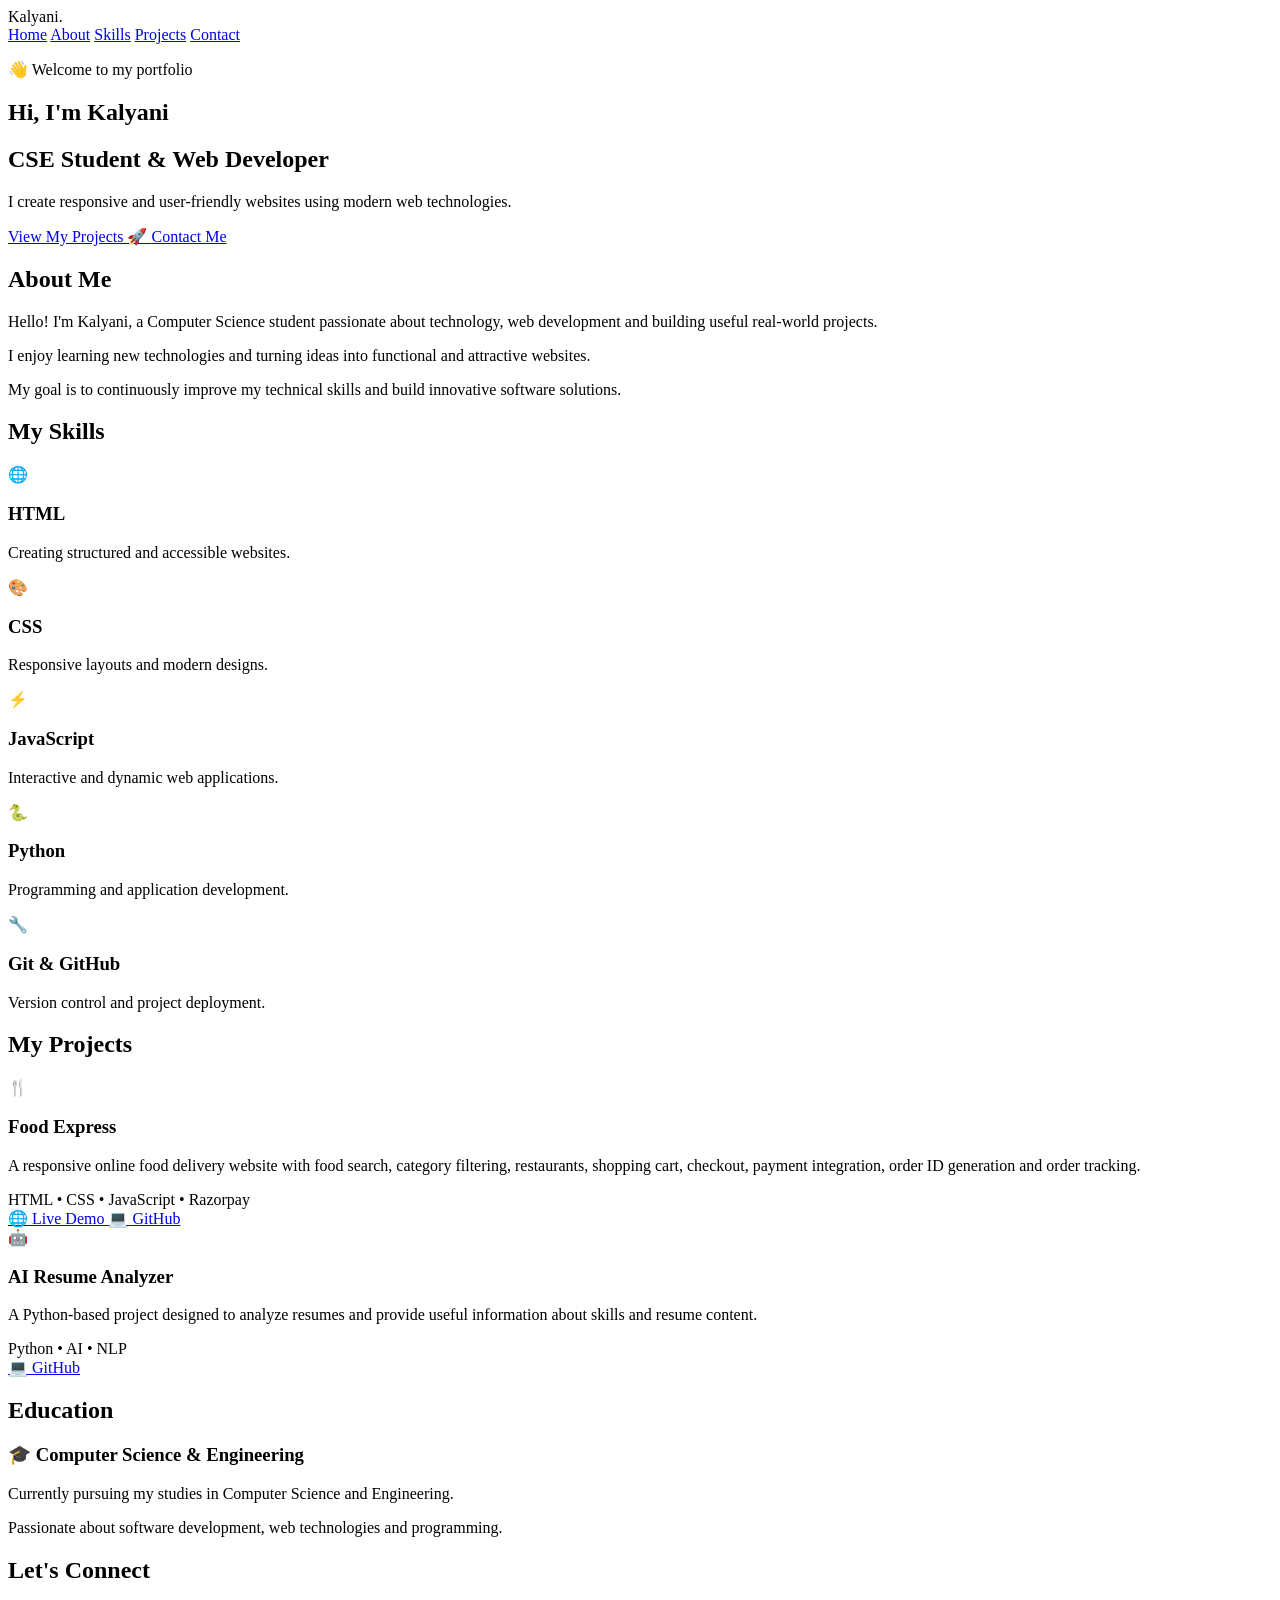
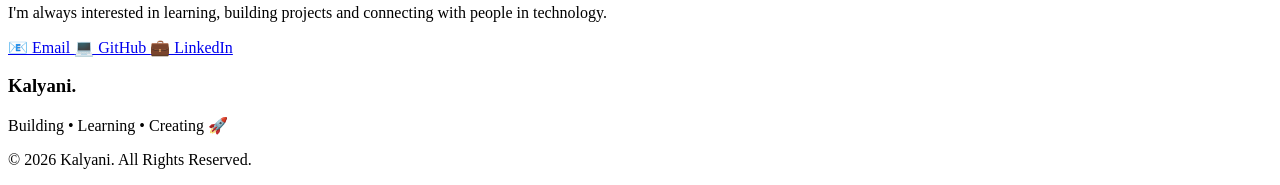
==== intex.html @ 09776bbf "Create portfolio homepage Added the main portfolio homepage with About, Skills, Projects, Education," ====
<!DOCTYPE html>
<html lang="en">
<head>
    <meta charset="UTF-8">
    <meta name="viewport" content="width=device-width, initial-scale=1.0">

    <title>Kalyani | Portfolio</title>

    <meta name="description"
          content="Kalyani's professional portfolio - Web Developer and CSE Student">

    <link rel="stylesheet" href="style.css">
</head>

<body>

<!-- ================= HEADER ================= -->

<header>

    <div class="logo">
        Kalyani<span>.</span>
    </div>

    <nav>
        <a href="#home">Home</a>
        <a href="#about">About</a>
        <a href="#skills">Skills</a>
        <a href="#projects">Projects</a>
        <a href="#contact">Contact</a>
    </nav>

</header>


<!-- ================= HOME ================= -->

<section id="home" class="hero">

    <div class="hero-content">

        <p class="tag">👋 Welcome to my portfolio</p>

        <h1>
            Hi, I'm <span>Kalyani</span>
        </h1>

        <h2>
            CSE Student & Web Developer
        </h2>

        <p>
            I create responsive and user-friendly websites
            using modern web technologies.
        </p>

        <div class="hero-buttons">

            <a href="#projects" class="btn">
                View My Projects 🚀
            </a>

            <a href="#contact" class="btn secondary">
                Contact Me
            </a>

        </div>

    </div>

</section>


<!-- ================= ABOUT ================= -->

<section id="about" class="section">

    <h2>About Me</h2>

    <div class="about-box">

        <p>
            Hello! I'm Kalyani, a Computer Science student
            passionate about technology, web development and
            building useful real-world projects.
        </p>

        <p>
            I enjoy learning new technologies and turning ideas
            into functional and attractive websites.
        </p>

        <p>
            My goal is to continuously improve my technical
            skills and build innovative software solutions.
        </p>

    </div>

</section>


<!-- ================= SKILLS ================= -->

<section id="skills" class="section skills-section">

    <h2>My Skills</h2>

    <div class="skills">

        <div class="skill">
            <span>🌐</span>
            <h3>HTML</h3>
            <p>Creating structured and accessible websites.</p>
        </div>

        <div class="skill">
            <span>🎨</span>
            <h3>CSS</h3>
            <p>Responsive layouts and modern designs.</p>
        </div>

        <div class="skill">
            <span>⚡</span>
            <h3>JavaScript</h3>
            <p>Interactive and dynamic web applications.</p>
        </div>

        <div class="skill">
            <span>🐍</span>
            <h3>Python</h3>
            <p>Programming and application development.</p>
        </div>

        <div class="skill">
            <span>🔧</span>
            <h3>Git & GitHub</h3>
            <p>Version control and project deployment.</p>
        </div>

    </div>

</section>


<!-- ================= PROJECTS ================= -->

<section id="projects" class="section">

    <h2>My Projects</h2>

    <div class="projects">

        <!-- FOOD EXPRESS -->

        <div class="project-card">

            <div class="project-icon">
                🍴
            </div>

            <h3>
                Food Express
            </h3>

            <p>
                A responsive online food delivery website with
                food search, category filtering, restaurants,
                shopping cart, checkout, payment integration,
                order ID generation and order tracking.
            </p>

            <div class="tech">
                HTML • CSS • JavaScript • Razorpay
            </div>

            <div class="project-links">

                <a
                    href="https://kalyanikukkarikalla-ux.github.io/online-food-delivery/"
                    target="_blank">
                    🌐 Live Demo
                </a>

                <a
                    href="https://github.com/kalyanikukkarikalla-ux"
                    target="_blank">
                    💻 GitHub
                </a>

            </div>

        </div>


        <!-- AI RESUME ANALYZER -->

        <div class="project-card">

            <div class="project-icon">
                🤖
            </div>

            <h3>
                AI Resume Analyzer
            </h3>

            <p>
                A Python-based project designed to analyze
                resumes and provide useful information about
                skills and resume content.
            </p>

            <div class="tech">
                Python • AI • NLP
            </div>

            <div class="project-links">

                <a
                    href="https://github.com/kalyanikukkarikalla-ux"
                    target="_blank">
                    💻 GitHub
                </a>

            </div>

        </div>

    </div>

</section>


<!-- ================= EDUCATION ================= -->

<section class="section education">

    <h2>Education</h2>

    <div class="education-box">

        <h3>🎓 Computer Science & Engineering</h3>

        <p>
            Currently pursuing my studies in Computer Science
            and Engineering.
        </p>

        <p>
            Passionate about software development,
            web technologies and programming.
        </p>

    </div>

</section>


<!-- ================= CONTACT ================= -->

<section id="contact" class="section contact">

    <h2>Let's Connect</h2>

    <p>
        I'm always interested in learning, building projects
        and connecting with people in technology.
    </p>

    <div class="contact-links">

        <a href="mailto:kalyanikukkarikalla@gmail.com">
            📧 Email
        </a>

        <a
            href="https://github.com/kalyanikukkarikalla-ux"
            target="_blank">
            💻 GitHub
        </a>

        <a
            href="https://www.linkedin.com/"
            target="_blank">
            💼 LinkedIn
        </a>

    </div>

</section>


<!-- ================= FOOTER ================= -->

<footer>

    <h3>Kalyani<span>.</span></h3>

    <p>
        Building • Learning • Creating 🚀
    </p>

    <p>
        © 2026 Kalyani. All Rights Reserved.
    </p>

</footer>


<script src="script.js"></script>

</body>
      </html>
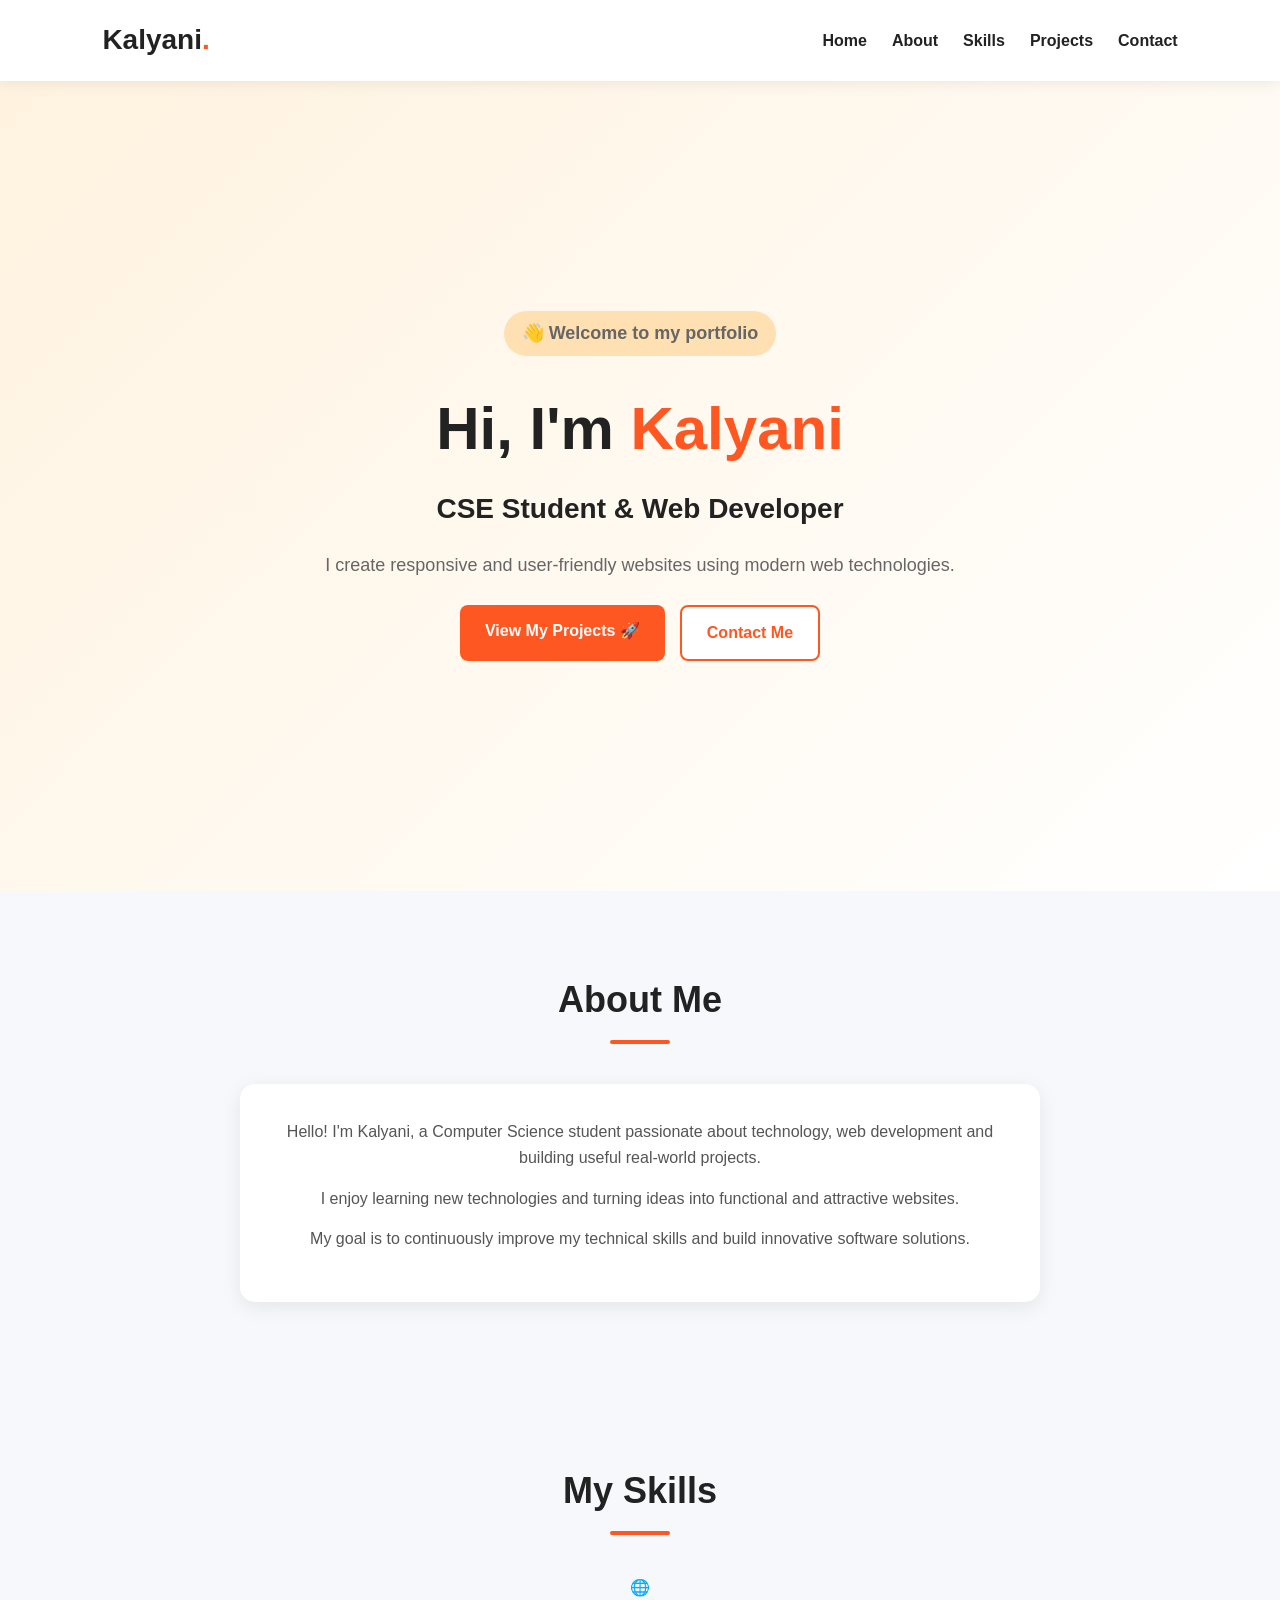
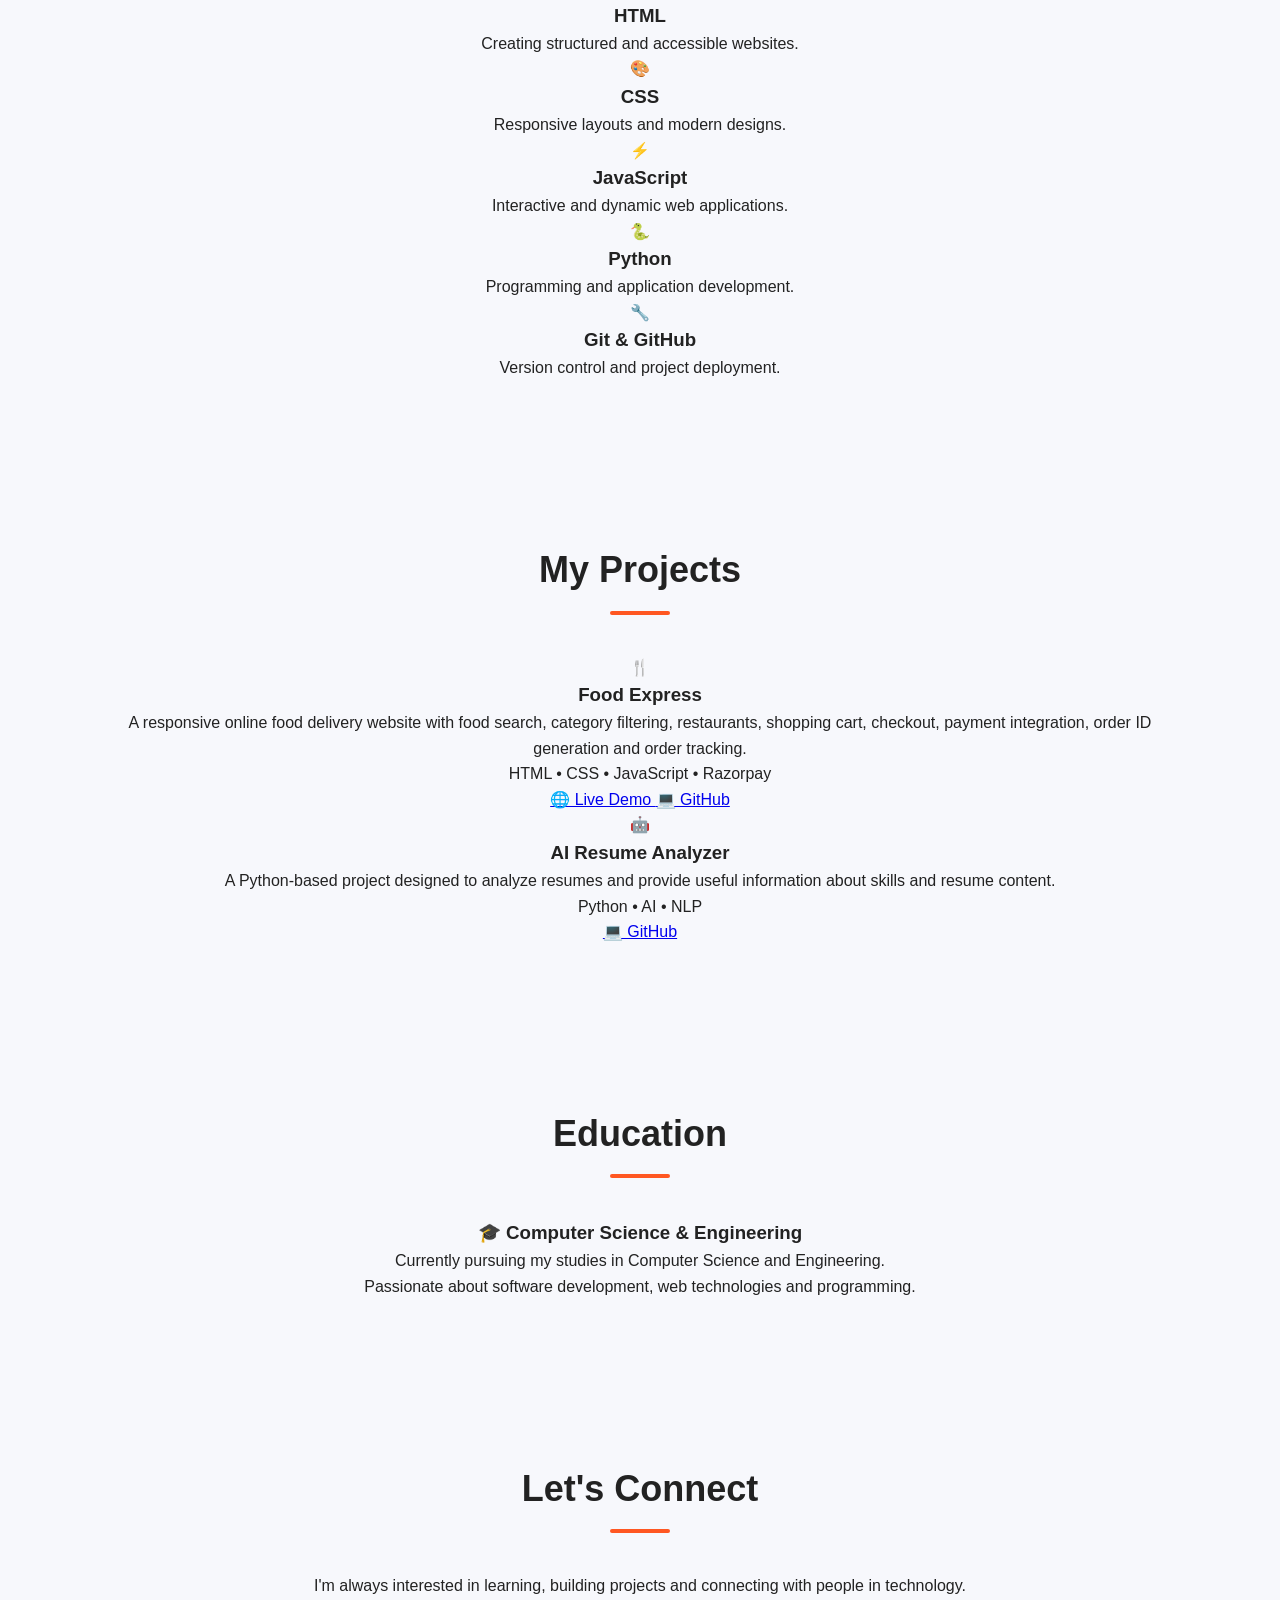
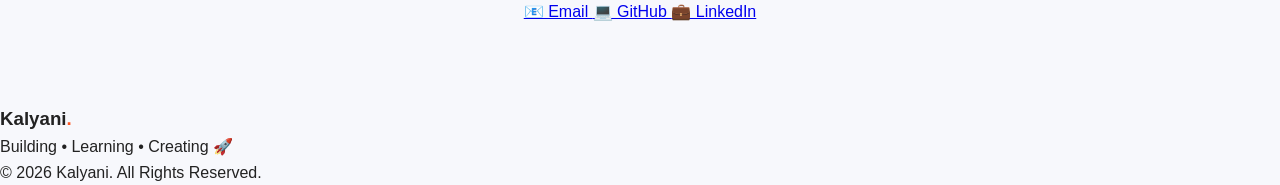
==== commit 0ccfc569: "Force portfolio deployment" ====
--- a/intex.html
+++ b/intex.html
@@ -1,3 +1,4 @@
+<!-- Portfolio website -->
 <!DOCTYPE html>
 <html lang="en">
 <head>
--- a/style.css
+++ b/style.css
@@ -0,0 +1,209 @@
+/* =========================================
+   KALYANI PORTFOLIO - STYLE.CSS
+   Professional Responsive Design
+   ========================================= */
+
+* {
+    margin: 0;
+    padding: 0;
+    box-sizing: border-box;
+    scroll-behavior: smooth;
+}
+
+body {
+    font-family: Arial, sans-serif;
+    line-height: 1.6;
+    background: #f7f8fc;
+    color: #222;
+}
+
+/* ================= HEADER ================= */
+
+header {
+    position: sticky;
+    top: 0;
+    z-index: 1000;
+
+    display: flex;
+    justify-content: space-between;
+    align-items: center;
+
+    padding: 18px 8%;
+
+    background: #ffffff;
+    box-shadow: 0 2px 15px rgba(0, 0, 0, 0.08);
+}
+
+.logo {
+    font-size: 28px;
+    font-weight: bold;
+}
+
+.logo span,
+footer span {
+    color: #ff5722;
+}
+
+nav {
+    display: flex;
+    gap: 25px;
+}
+
+nav a {
+    color: #222;
+    text-decoration: none;
+    font-weight: bold;
+    transition: 0.3s;
+}
+
+nav a:hover {
+    color: #ff5722;
+}
+
+/* ================= HERO ================= */
+
+.hero {
+    min-height: 90vh;
+
+    display: flex;
+    align-items: center;
+    justify-content: center;
+
+    text-align: center;
+
+    padding: 60px 20px;
+
+    background: linear-gradient(
+        135deg,
+        #fff3e0,
+        #ffffff
+    );
+}
+
+.hero-content {
+    max-width: 800px;
+}
+
+.tag {
+    display: inline-block;
+
+    margin-bottom: 20px;
+    padding: 8px 18px;
+
+    border-radius: 30px;
+
+    background: #ffe0b2;
+    color: #e64a19;
+
+    font-weight: bold;
+}
+
+.hero h1 {
+    font-size: 60px;
+    margin-bottom: 10px;
+}
+
+.hero h1 span {
+    color: #ff5722;
+}
+
+.hero h2 {
+    font-size: 28px;
+    margin-bottom: 20px;
+}
+
+.hero p {
+    font-size: 18px;
+    color: #666;
+    max-width: 650px;
+    margin: 0 auto 25px;
+}
+
+.hero-buttons {
+    display: flex;
+    justify-content: center;
+    gap: 15px;
+    flex-wrap: wrap;
+}
+
+.btn {
+    display: inline-block;
+
+    padding: 13px 25px;
+
+    background: #ff5722;
+    color: white;
+
+    border-radius: 8px;
+
+    text-decoration: none;
+    font-weight: bold;
+
+    transition: 0.3s;
+}
+
+.btn:hover {
+    background: #e64a19;
+    transform: translateY(-2px);
+}
+
+.btn.secondary {
+    background: white;
+    color: #ff5722;
+    border: 2px solid #ff5722;
+}
+
+.btn.secondary:hover {
+    background: #ff5722;
+    color: white;
+}
+
+/* ================= SECTIONS ================= */
+
+.section {
+    padding: 80px 8%;
+    text-align: center;
+}
+
+.section > h2 {
+    font-size: 36px;
+    margin-bottom: 40px;
+}
+
+.section > h2::after {
+    content: "";
+    display: block;
+
+    width: 60px;
+    height: 4px;
+
+    margin: 12px auto;
+
+    background: #ff5722;
+    border-radius: 5px;
+}
+
+/* ================= ABOUT ================= */
+
+.about-box {
+    max-width: 800px;
+    margin: auto;
+
+    padding: 35px;
+
+    background: white;
+
+    border-radius: 15px;
+
+    box-shadow: 0 5px 20px rgba(0, 0, 0, 0.08);
+}
+
+.about-box p {
+    margin-bottom: 15px;
+    color: #555;
+}
+
+/* ================= SKILLS ================= */
+
+.skills-section {
+    background: #
